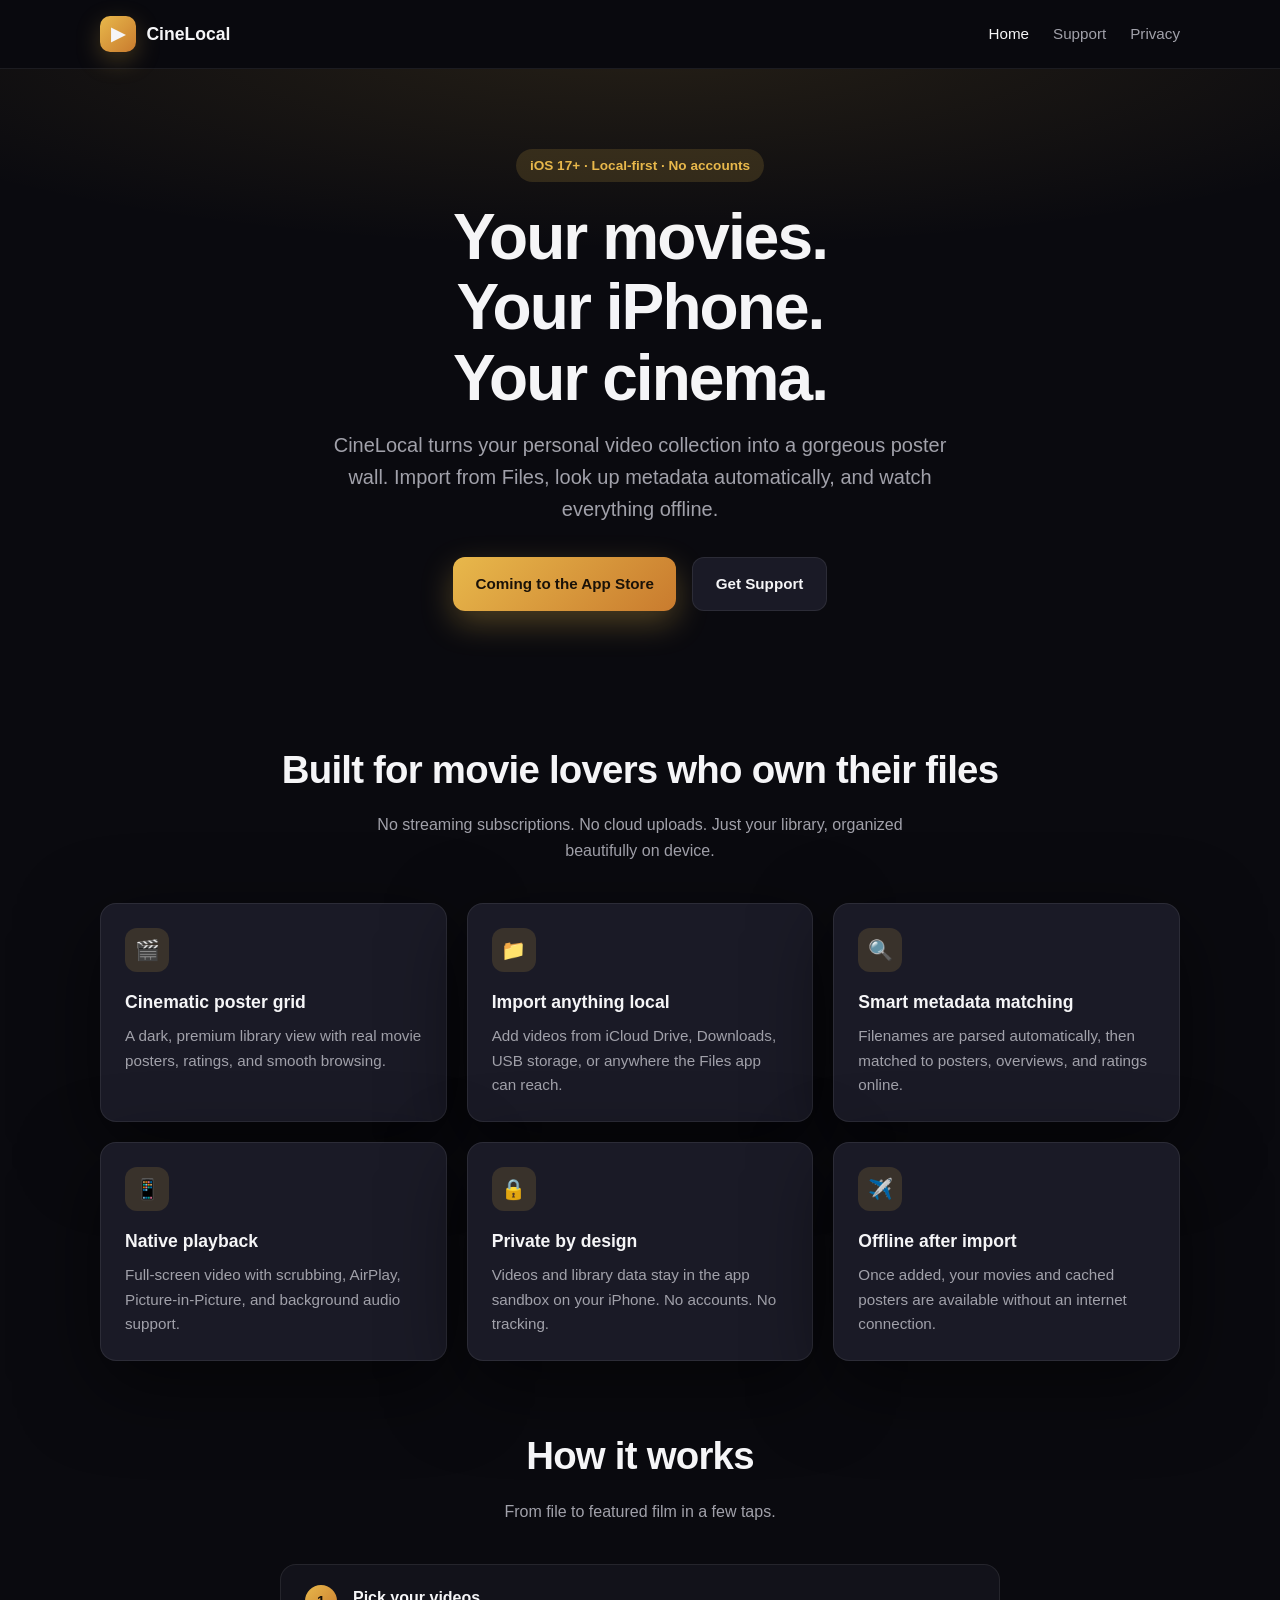
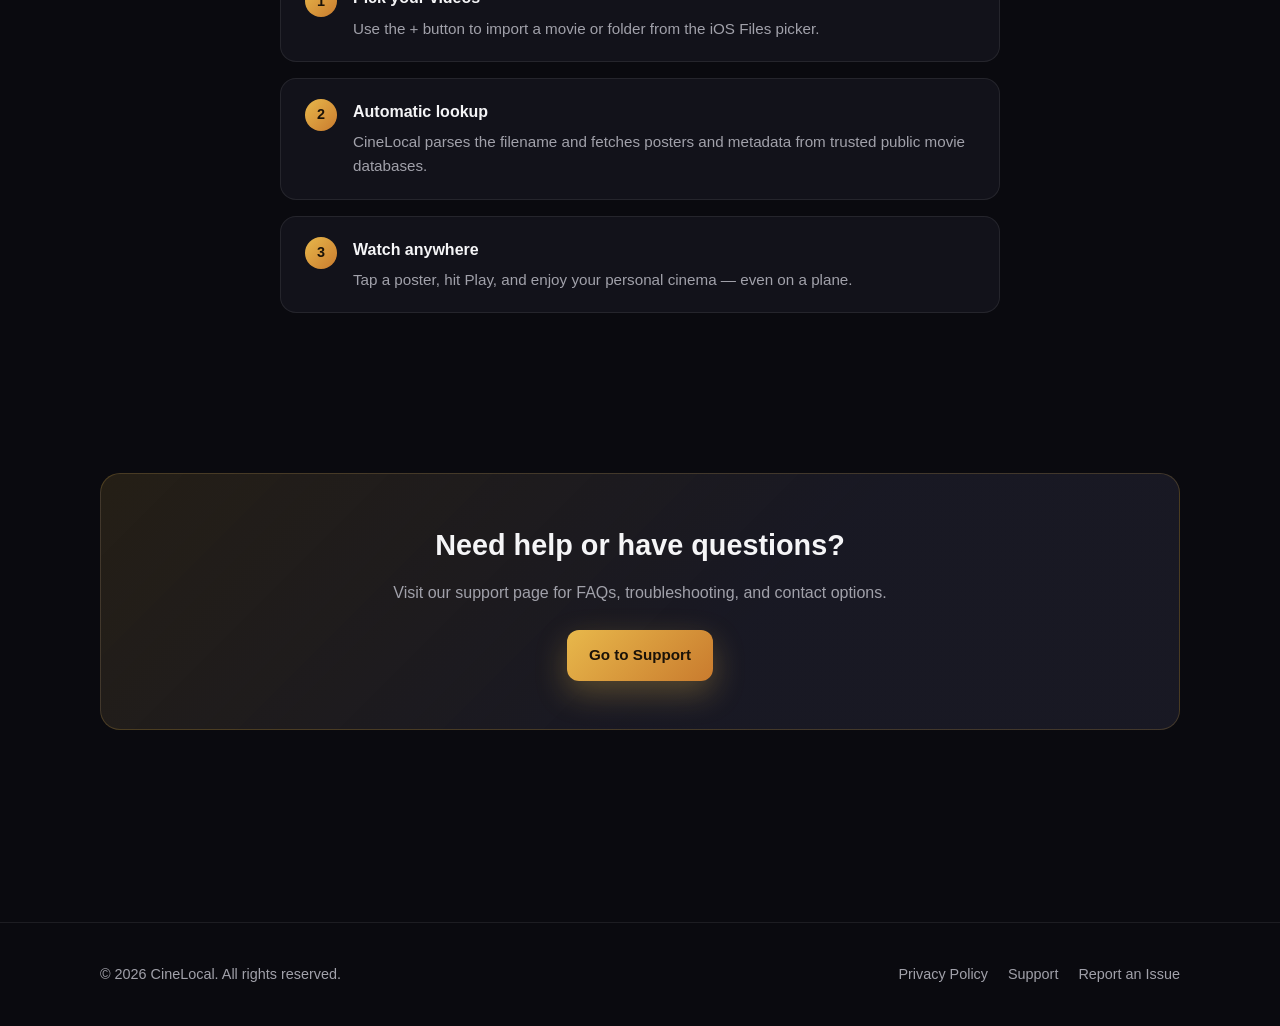
==== index.html @ 79840cae "Initial commit: CineLocal marketing and support site GitHub Pages site with landing page, privacy po" ====
<!DOCTYPE html>
<html lang="en">
<head>
  <meta charset="UTF-8">
  <meta name="viewport" content="width=device-width, initial-scale=1.0">
  <meta name="description" content="CineLocal — your personal movie library, beautifully organized on iPhone. Import local videos, fetch posters and metadata, and watch offline.">
  <title>CineLocal — Your Personal Cinema</title>
  <link rel="stylesheet" href="styles.css">
</head>
<body>
  <header class="site-header">
    <div class="container">
      <a class="logo" href="index.html">
        <span class="logo-icon">▶</span>
        <span>CineLocal</span>
      </a>
      <nav class="nav">
        <a href="index.html" class="active">Home</a>
        <a href="support.html">Support</a>
        <a href="privacy.html">Privacy</a>
      </nav>
    </div>
  </header>

  <main>
    <section class="hero">
      <div class="container">
        <span class="hero-badge">iOS 17+ · Local-first · No accounts</span>
        <h1>Your movies.<br>Your iPhone.<br>Your cinema.</h1>
        <p>
          CineLocal turns your personal video collection into a gorgeous poster wall.
          Import from Files, look up metadata automatically, and watch everything offline.
        </p>
        <div class="hero-actions">
          <a class="btn btn-primary" href="https://apps.apple.com" rel="noopener">Coming to the App Store</a>
          <a class="btn btn-secondary" href="support.html">Get Support</a>
        </div>
      </div>
    </section>

    <section class="section">
      <div class="container">
        <div class="section-title">
          <h2>Built for movie lovers who own their files</h2>
          <p>No streaming subscriptions. No cloud uploads. Just your library, organized beautifully on device.</p>
        </div>
        <div class="features">
          <article class="feature-card">
            <div class="feature-icon">🎬</div>
            <h3>Cinematic poster grid</h3>
            <p>A dark, premium library view with real movie posters, ratings, and smooth browsing.</p>
          </article>
          <article class="feature-card">
            <div class="feature-icon">📁</div>
            <h3>Import anything local</h3>
            <p>Add videos from iCloud Drive, Downloads, USB storage, or anywhere the Files app can reach.</p>
          </article>
          <article class="feature-card">
            <div class="feature-icon">🔍</div>
            <h3>Smart metadata matching</h3>
            <p>Filenames are parsed automatically, then matched to posters, overviews, and ratings online.</p>
          </article>
          <article class="feature-card">
            <div class="feature-icon">📱</div>
            <h3>Native playback</h3>
            <p>Full-screen video with scrubbing, AirPlay, Picture-in-Picture, and background audio support.</p>
          </article>
          <article class="feature-card">
            <div class="feature-icon">🔒</div>
            <h3>Private by design</h3>
            <p>Videos and library data stay in the app sandbox on your iPhone. No accounts. No tracking.</p>
          </article>
          <article class="feature-card">
            <div class="feature-icon">✈️</div>
            <h3>Offline after import</h3>
            <p>Once added, your movies and cached posters are available without an internet connection.</p>
          </article>
        </div>
      </div>
    </section>

    <section class="section" style="padding-top: 0;">
      <div class="container">
        <div class="section-title">
          <h2>How it works</h2>
          <p>From file to featured film in a few taps.</p>
        </div>
        <div class="steps">
          <div class="step">
            <span class="step-num">1</span>
            <div>
              <h3>Pick your videos</h3>
              <p>Use the + button to import a movie or folder from the iOS Files picker.</p>
            </div>
          </div>
          <div class="step">
            <span class="step-num">2</span>
            <div>
              <h3>Automatic lookup</h3>
              <p>CineLocal parses the filename and fetches posters and metadata from trusted public movie databases.</p>
            </div>
          </div>
          <div class="step">
            <span class="step-num">3</span>
            <div>
              <h3>Watch anywhere</h3>
              <p>Tap a poster, hit Play, and enjoy your personal cinema — even on a plane.</p>
            </div>
          </div>
        </div>
      </div>
    </section>

    <section class="section">
      <div class="container">
        <div class="cta-band">
          <h2>Need help or have questions?</h2>
          <p>Visit our support page for FAQs, troubleshooting, and contact options.</p>
          <a class="btn btn-primary" href="support.html">Go to Support</a>
        </div>
      </div>
    </section>
  </main>

  <footer class="site-footer">
    <div class="container">
      <span>© 2026 CineLocal. All rights reserved.</span>
      <div class="footer-links">
        <a href="privacy.html">Privacy Policy</a>
        <a href="support.html">Support</a>
        <a href="https://github.com/highscorejimmy/CineLocal-Support/issues" rel="noopener">Report an Issue</a>
      </div>
    </div>
  </footer>
</body>
</html>
---- styles.css ----
:root {
  --bg: #0a0a0f;
  --bg-elevated: #12121a;
  --bg-card: #1a1a26;
  --text: #f5f5f7;
  --text-muted: #a1a1aa;
  --accent: #e8b84b;
  --accent-soft: rgba(232, 184, 75, 0.15);
  --border: rgba(255, 255, 255, 0.08);
  --gradient: linear-gradient(135deg, #e8b84b 0%, #c97b2e 100%);
  --shadow: 0 24px 80px rgba(0, 0, 0, 0.55);
  --radius: 16px;
  --max-width: 1080px;
  --font: -apple-system, BlinkMacSystemFont, "Segoe UI", Roboto, Helvetica, Arial, sans-serif;
}

*,
*::before,
*::after {
  box-sizing: border-box;
}

html {
  scroll-behavior: smooth;
}

body {
  margin: 0;
  font-family: var(--font);
  background: var(--bg);
  color: var(--text);
  line-height: 1.6;
  -webkit-font-smoothing: antialiased;
}

a {
  color: var(--accent);
  text-decoration: none;
}

a:hover {
  text-decoration: underline;
}

img {
  max-width: 100%;
  display: block;
}

.container {
  width: min(100% - 2rem, var(--max-width));
  margin-inline: auto;
}

.site-header {
  position: sticky;
  top: 0;
  z-index: 100;
  backdrop-filter: blur(16px);
  background: rgba(10, 10, 15, 0.85);
  border-bottom: 1px solid var(--border);
}

.site-header .container {
  display: flex;
  align-items: center;
  justify-content: space-between;
  padding: 1rem 0;
  gap: 1rem;
}

.logo {
  display: flex;
  align-items: center;
  gap: 0.65rem;
  font-weight: 700;
  font-size: 1.1rem;
  color: var(--text);
  text-decoration: none;
}

.logo:hover {
  text-decoration: none;
}

.logo-icon {
  width: 36px;
  height: 36px;
  border-radius: 10px;
  background: var(--gradient);
  display: grid;
  place-items: center;
  font-size: 1.1rem;
  box-shadow: 0 8px 24px rgba(232, 184, 75, 0.25);
}

.nav {
  display: flex;
  align-items: center;
  gap: 1.5rem;
  flex-wrap: wrap;
}

.nav a {
  color: var(--text-muted);
  font-size: 0.95rem;
  text-decoration: none;
}

.nav a:hover,
.nav a.active {
  color: var(--text);
}

.hero {
  padding: 5rem 0 4rem;
  text-align: center;
  position: relative;
  overflow: hidden;
}

.hero::before {
  content: "";
  position: absolute;
  inset: -40% -20% auto;
  height: 70%;
  background: radial-gradient(ellipse at center, rgba(232, 184, 75, 0.12) 0%, transparent 70%);
  pointer-events: none;
}

.hero-badge {
  display: inline-block;
  padding: 0.35rem 0.85rem;
  border-radius: 999px;
  background: var(--accent-soft);
  color: var(--accent);
  font-size: 0.85rem;
  font-weight: 600;
  margin-bottom: 1.25rem;
}

.hero h1 {
  font-size: clamp(2.4rem, 6vw, 4rem);
  line-height: 1.1;
  margin: 0 0 1rem;
  letter-spacing: -0.03em;
}

.hero p {
  font-size: clamp(1.05rem, 2.5vw, 1.25rem);
  color: var(--text-muted);
  max-width: 640px;
  margin: 0 auto 2rem;
}

.hero-actions {
  display: flex;
  gap: 1rem;
  justify-content: center;
  flex-wrap: wrap;
}

.btn {
  display: inline-flex;
  align-items: center;
  gap: 0.5rem;
  padding: 0.85rem 1.4rem;
  border-radius: 12px;
  font-weight: 600;
  font-size: 0.95rem;
  text-decoration: none;
  transition: transform 0.15s ease, box-shadow 0.15s ease;
}

.btn:hover {
  text-decoration: none;
  transform: translateY(-1px);
}

.btn-primary {
  background: var(--gradient);
  color: #1a1208;
  box-shadow: 0 12px 32px rgba(232, 184, 75, 0.3);
}

.btn-secondary {
  background: var(--bg-card);
  color: var(--text);
  border: 1px solid var(--border);
}

.section {
  padding: 4rem 0;
}

.section-title {
  text-align: center;
  margin-bottom: 2.5rem;
}

.section-title h2 {
  font-size: clamp(1.8rem, 4vw, 2.4rem);
  margin: 0 0 0.75rem;
  letter-spacing: -0.02em;
}

.section-title p {
  color: var(--text-muted);
  margin: 0;
  max-width: 560px;
  margin-inline: auto;
}

.features {
  display: grid;
  grid-template-columns: repeat(auto-fit, minmax(260px, 1fr));
  gap: 1.25rem;
}

.feature-card {
  background: var(--bg-card);
  border: 1px solid var(--border);
  border-radius: var(--radius);
  padding: 1.5rem;
  box-shadow: var(--shadow);
}

.feature-icon {
  width: 44px;
  height: 44px;
  border-radius: 12px;
  background: var(--accent-soft);
  display: grid;
  place-items: center;
  font-size: 1.25rem;
  margin-bottom: 1rem;
}

.feature-card h3 {
  margin: 0 0 0.5rem;
  font-size: 1.1rem;
}

.feature-card p {
  margin: 0;
  color: var(--text-muted);
  font-size: 0.95rem;
}

.steps {
  display: grid;
  gap: 1rem;
  max-width: 720px;
  margin-inline: auto;
}

.step {
  display: flex;
  gap: 1rem;
  align-items: flex-start;
  background: var(--bg-elevated);
  border: 1px solid var(--border);
  border-radius: var(--radius);
  padding: 1.25rem 1.5rem;
}

.step-num {
  flex-shrink: 0;
  width: 32px;
  height: 32px;
  border-radius: 50%;
  background: var(--gradient);
  color: #1a1208;
  font-weight: 700;
  display: grid;
  place-items: center;
  font-size: 0.9rem;
}

.step h3 {
  margin: 0 0 0.35rem;
  font-size: 1rem;
}

.step p {
  margin: 0;
  color: var(--text-muted);
  font-size: 0.95rem;
}

.cta-band {
  margin: 2rem 0 4rem;
  padding: 3rem 2rem;
  border-radius: calc(var(--radius) + 4px);
  background: linear-gradient(135deg, rgba(232, 184, 75, 0.12) 0%, rgba(26, 26, 38, 0.9) 60%);
  border: 1px solid rgba(232, 184, 75, 0.2);
  text-align: center;
}

.cta-band h2 {
  margin: 0 0 0.75rem;
  font-size: 1.8rem;
}

.cta-band p {
  margin: 0 0 1.5rem;
  color: var(--text-muted);
}

.page-header {
  padding: 3.5rem 0 2rem;
  border-bottom: 1px solid var(--border);
  margin-bottom: 2.5rem;
}

.page-header h1 {
  margin: 0 0 0.75rem;
  font-size: clamp(2rem, 4vw, 2.8rem);
  letter-spacing: -0.02em;
}

.page-header p {
  margin: 0;
  color: var(--text-muted);
  max-width: 640px;
}

.prose {
  max-width: 720px;
  margin-inline: auto;
}

.prose h2 {
  margin: 2.5rem 0 0.75rem;
  font-size: 1.35rem;
}

.prose h3 {
  margin: 1.75rem 0 0.5rem;
  font-size: 1.1rem;
}

.prose p,
.prose li {
  color: var(--text-muted);
}

.prose ul,
.prose ol {
  padding-left: 1.25rem;
}

.prose li + li {
  margin-top: 0.35rem;
}

.prose strong {
  color: var(--text);
}

.faq-list {
  display: grid;
  gap: 1rem;
  max-width: 720px;
  margin-inline: auto;
}

.faq-item {
  background: var(--bg-card);
  border: 1px solid var(--border);
  border-radius: var(--radius);
  padding: 1.25rem 1.5rem;
}

.faq-item h3 {
  margin: 0 0 0.5rem;
  font-size: 1.05rem;
}

.faq-item p {
  margin: 0;
  color: var(--text-muted);
  font-size: 0.95rem;
}

.contact-card {
  margin-top: 2.5rem;
  padding: 1.5rem;
  border-radius: var(--radius);
  background: var(--bg-elevated);
  border: 1px solid var(--border);
  text-align: center;
}

.contact-card p {
  margin: 0;
  color: var(--text-muted);
}

.site-footer {
  margin-top: 4rem;
  padding: 2.5rem 0;
  border-top: 1px solid var(--border);
  color: var(--text-muted);
  font-size: 0.9rem;
}

.site-footer .container {
  display: flex;
  flex-wrap: wrap;
  gap: 1rem;
  justify-content: space-between;
  align-items: center;
}

.footer-links {
  display: flex;
  gap: 1.25rem;
  flex-wrap: wrap;
}

.footer-links a {
  color: var(--text-muted);
}

.footer-links a:hover {
  color: var(--text);
}

@media (max-width: 640px) {
  .site-header .container {
    flex-direction: column;
    align-items: flex-start;
  }

  .nav {
    gap: 1rem;
  }

  .hero {
    padding-top: 3rem;
  }
}
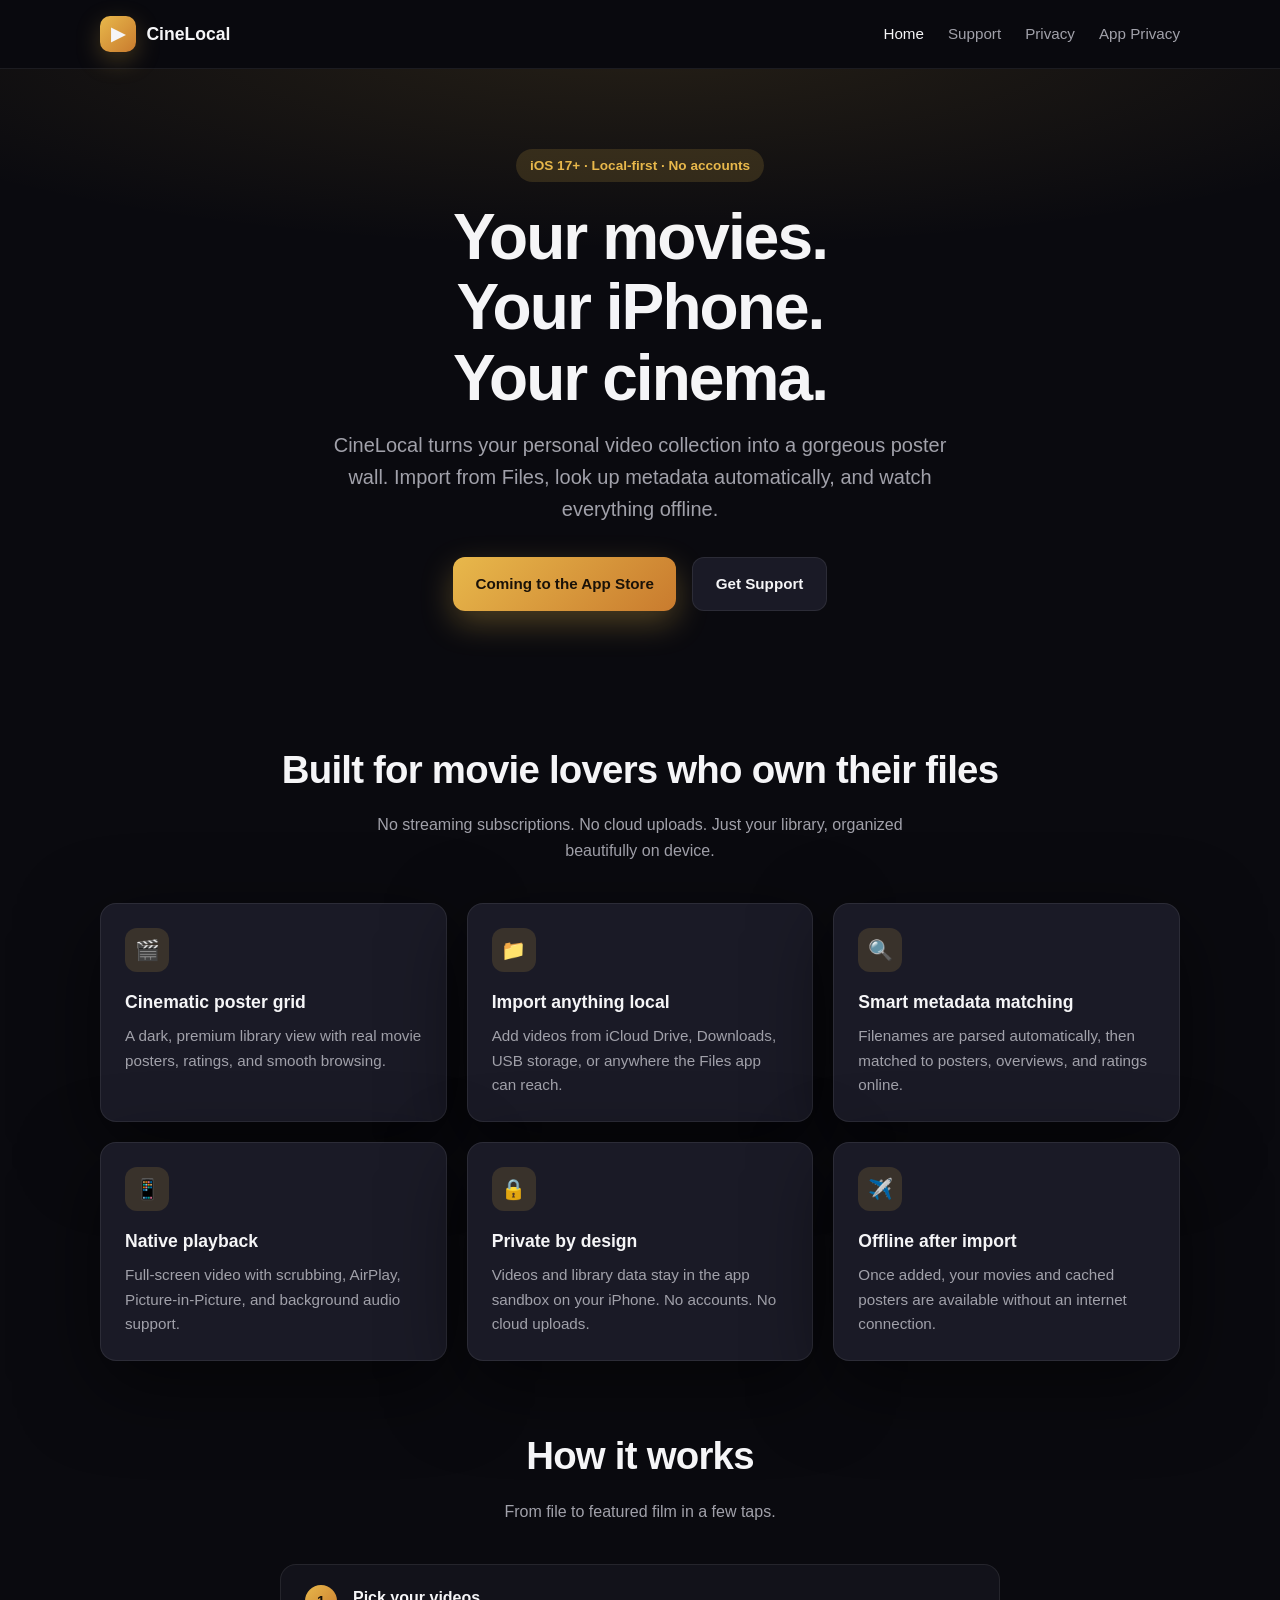
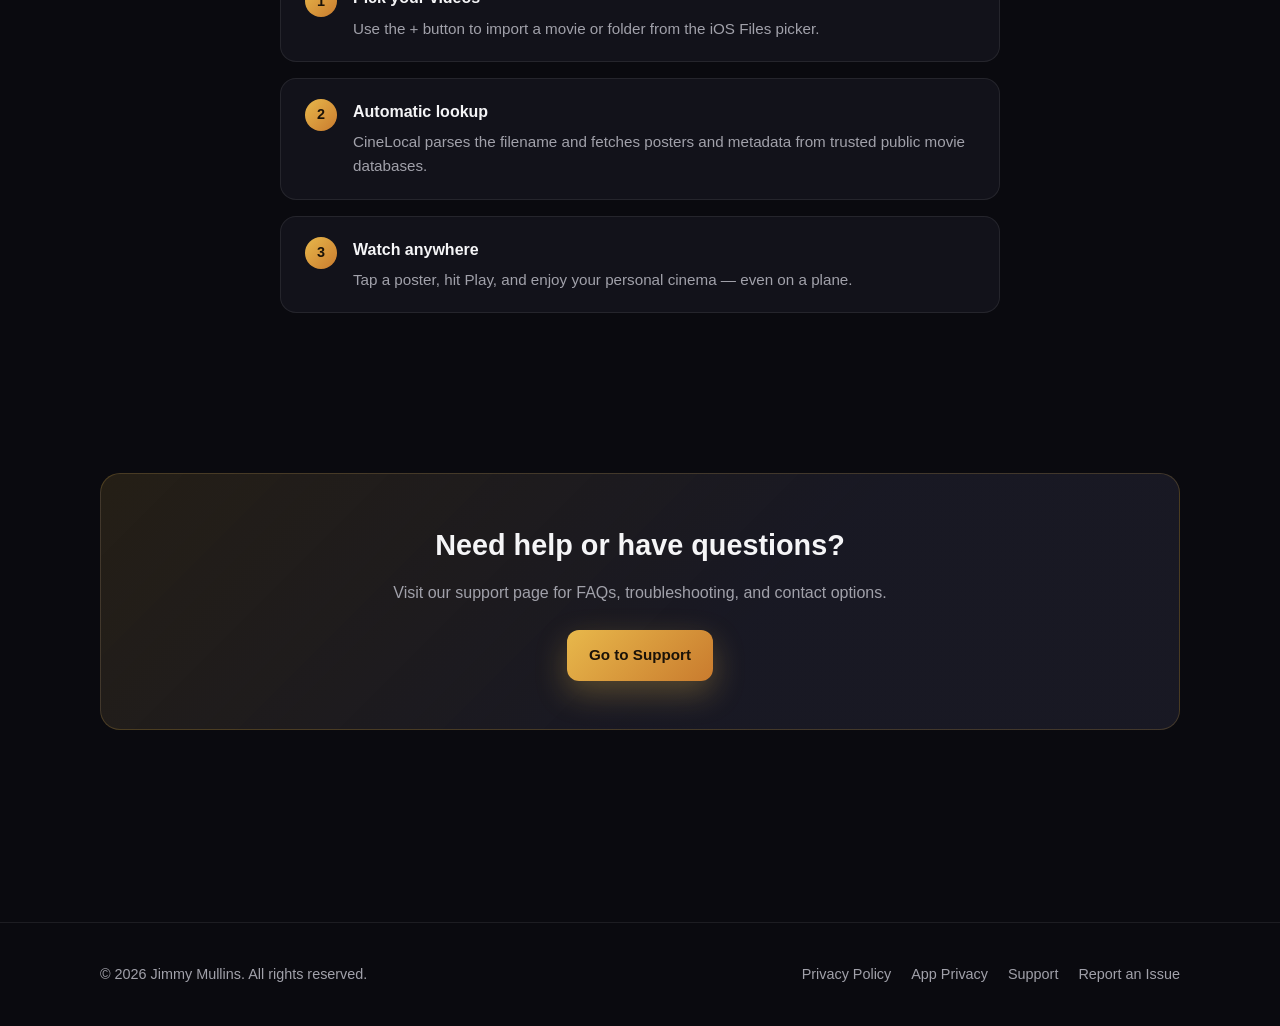
==== commit 8bc9ebbf: "Add App Privacy guide for ATT/AdMob App Store review compliance Documents how to resolve NSUserTrack" ====
--- a/index.html
+++ b/index.html
@@ -18,6 +18,7 @@
         <a href="index.html" class="active">Home</a>
         <a href="support.html">Support</a>
         <a href="privacy.html">Privacy</a>
+        <a href="app-privacy.html">App Privacy</a>
       </nav>
     </div>
   </header>
@@ -68,7 +69,7 @@
           <article class="feature-card">
             <div class="feature-icon">🔒</div>
             <h3>Private by design</h3>
-            <p>Videos and library data stay in the app sandbox on your iPhone. No accounts. No tracking.</p>
+            <p>Videos and library data stay in the app sandbox on your iPhone. No accounts. No cloud uploads.</p>
           </article>
           <article class="feature-card">
             <div class="feature-icon">✈️</div>
@@ -124,9 +125,10 @@
 
   <footer class="site-footer">
     <div class="container">
-      <span>© 2026 CineLocal. All rights reserved.</span>
+      <span>© 2026 Jimmy Mullins. All rights reserved.</span>
       <div class="footer-links">
         <a href="privacy.html">Privacy Policy</a>
+        <a href="app-privacy.html">App Privacy</a>
         <a href="support.html">Support</a>
         <a href="https://github.com/highscorejimmy/CineLocal-Support/issues" rel="noopener">Report an Issue</a>
       </div>
--- a/styles.css
+++ b/styles.css
@@ -358,6 +358,61 @@
   color: var(--text);
 }
 
+.prose code {
+  font-family: ui-monospace, SFMono-Regular, Menlo, Monaco, Consolas, monospace;
+  font-size: 0.9em;
+  background: var(--bg-elevated);
+  border: 1px solid var(--border);
+  border-radius: 6px;
+  padding: 0.1rem 0.35rem;
+}
+
+.prose blockquote {
+  margin: 1rem 0;
+  padding: 1rem 1.25rem;
+  border-left: 3px solid var(--accent);
+  background: var(--accent-soft);
+  border-radius: 0 var(--radius) var(--radius) 0;
+  color: var(--text-muted);
+}
+
+.callout {
+  margin: 1.5rem 0 2rem;
+  padding: 1.25rem 1.5rem;
+  border-radius: var(--radius);
+  background: var(--bg-card);
+  border: 1px solid var(--border);
+}
+
+.callout h2 {
+  margin-top: 0;
+  font-size: 1.1rem;
+}
+
+.privacy-table {
+  width: 100%;
+  border-collapse: collapse;
+  margin: 1rem 0 1.5rem;
+  font-size: 0.92rem;
+}
+
+.privacy-table th,
+.privacy-table td {
+  border: 1px solid var(--border);
+  padding: 0.65rem 0.75rem;
+  text-align: left;
+  vertical-align: top;
+}
+
+.privacy-table th {
+  background: var(--bg-elevated);
+  color: var(--text);
+}
+
+.privacy-table td {
+  color: var(--text-muted);
+}
+
 .faq-list {
   display: grid;
   gap: 1rem;
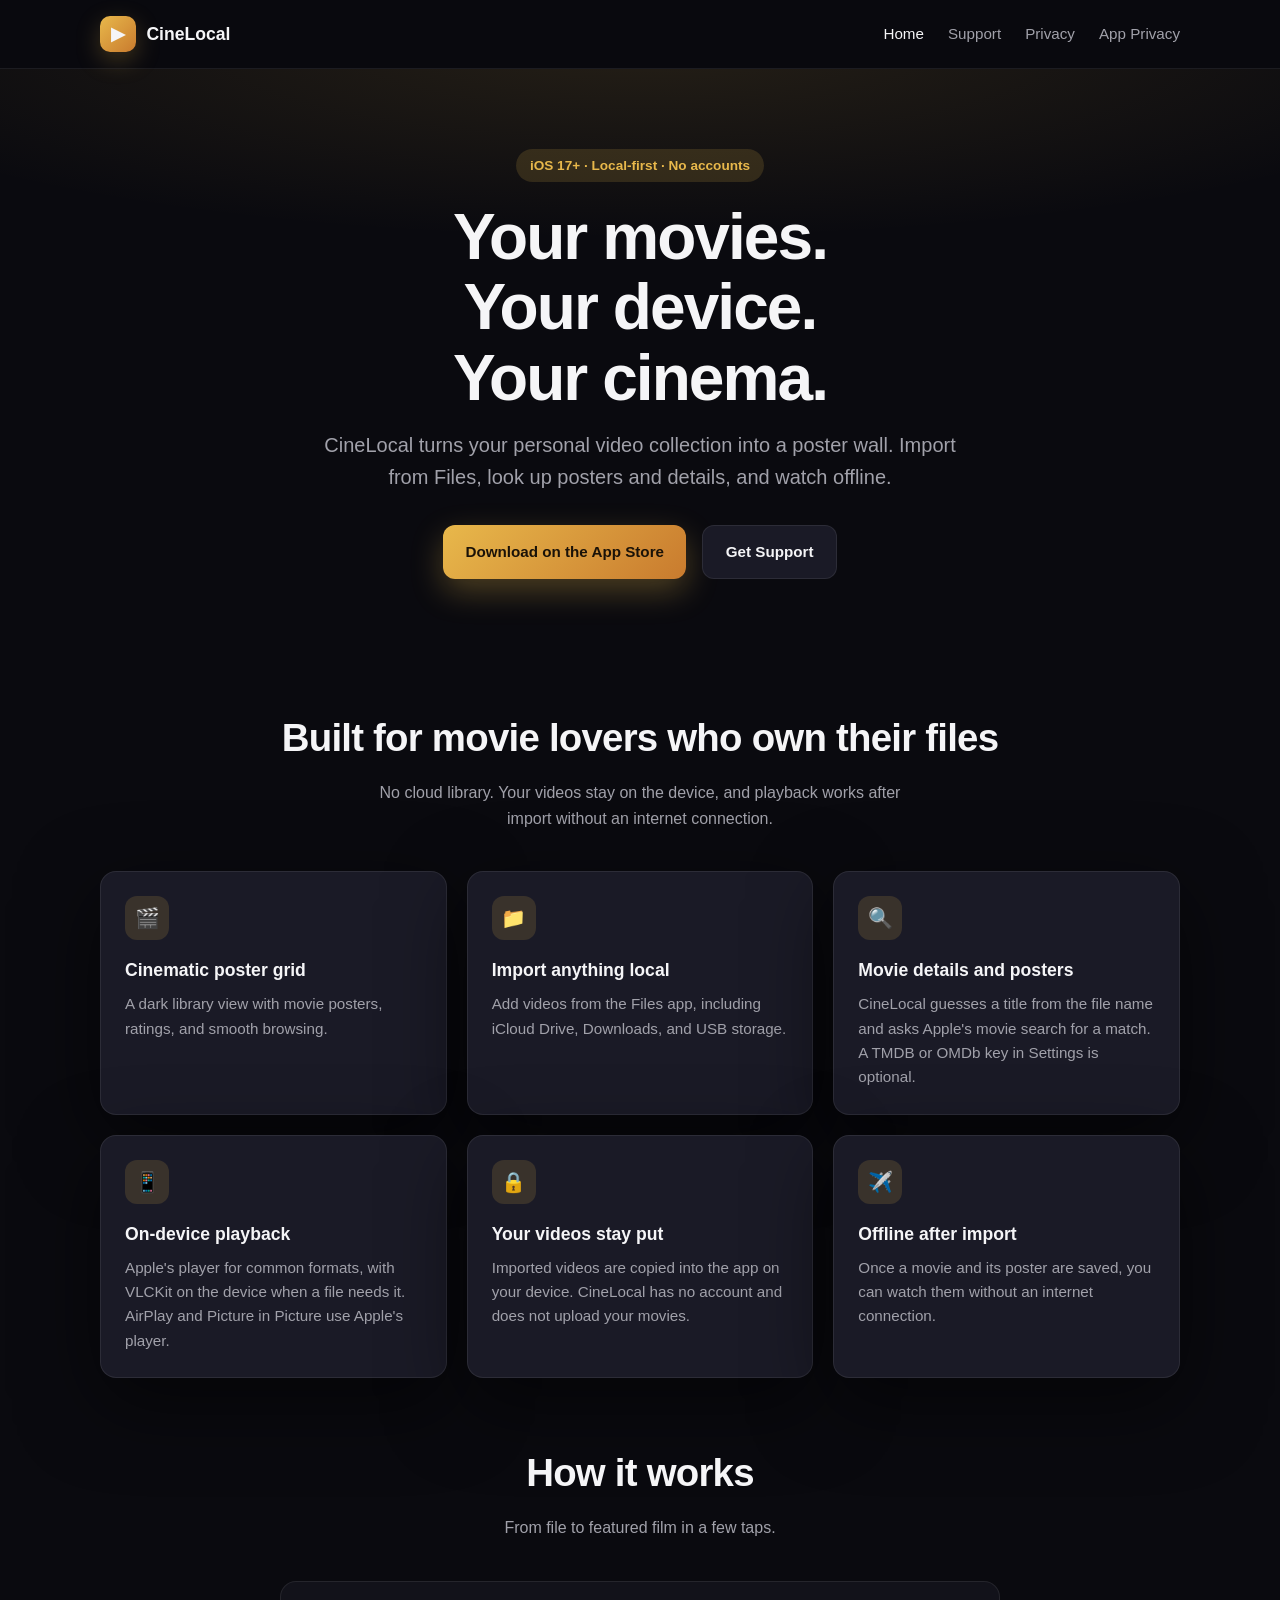
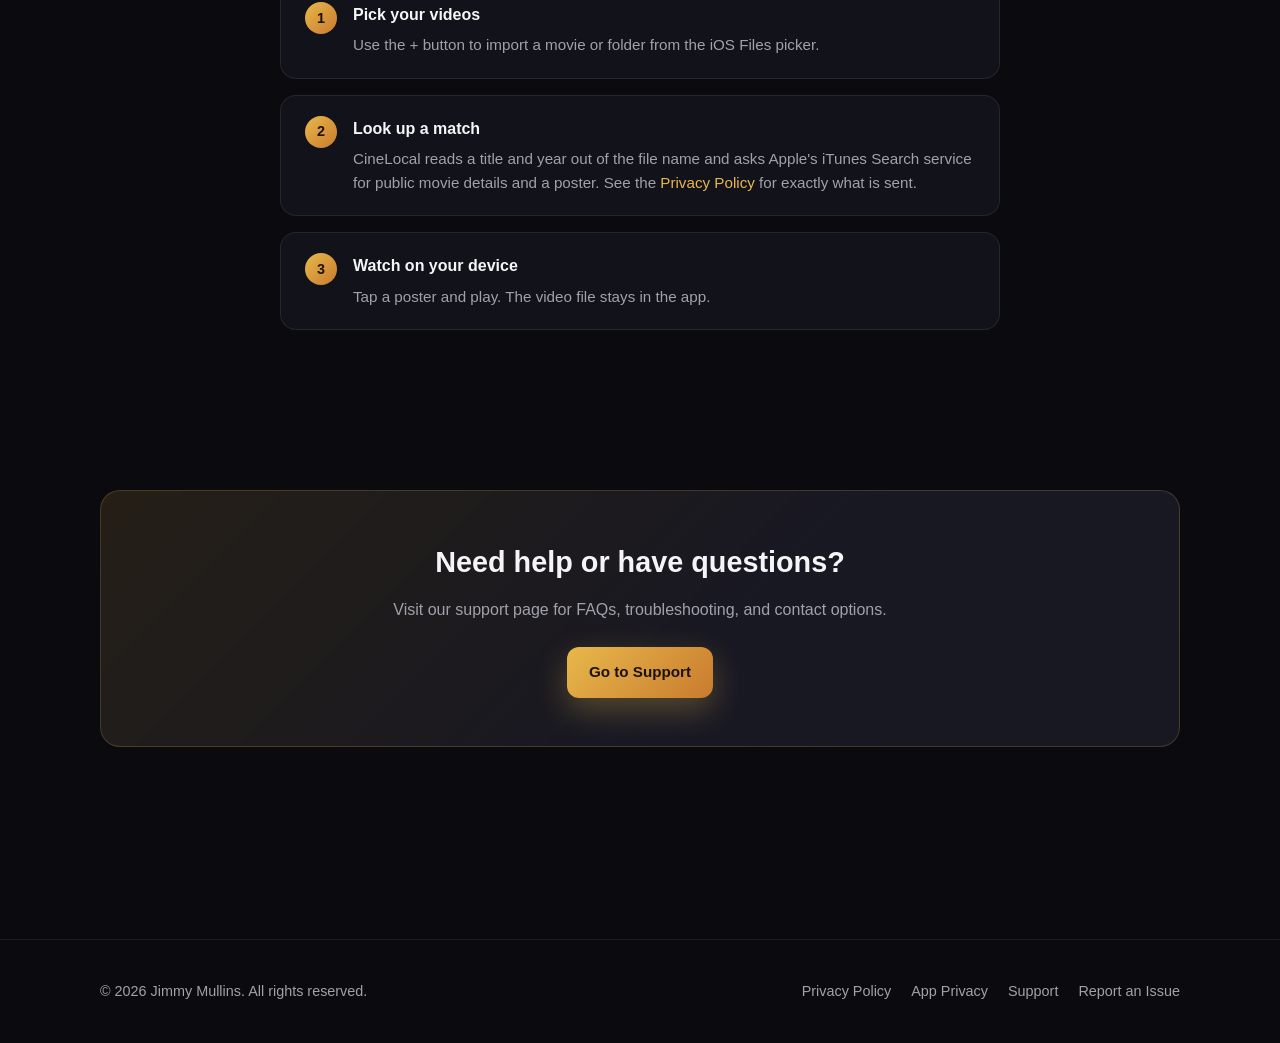
==== commit 3ad48b69: "Align the support site with CineLocal 2.8. Describe the movie lookups, local-network features, and p" ====
--- a/index.html
+++ b/index.html
@@ -3,7 +3,7 @@
 <head>
   <meta charset="UTF-8">
   <meta name="viewport" content="width=device-width, initial-scale=1.0">
-  <meta name="description" content="CineLocal — your personal movie library, beautifully organized on iPhone. Import local videos, fetch posters and metadata, and watch offline.">
+  <meta name="description" content="CineLocal — your personal movie library on iPhone and iPad. Import local videos, look up posters and details, and watch offline.">
   <title>CineLocal — Your Personal Cinema</title>
   <link rel="stylesheet" href="styles.css">
 </head>
@@ -27,13 +27,13 @@
     <section class="hero">
       <div class="container">
         <span class="hero-badge">iOS 17+ · Local-first · No accounts</span>
-        <h1>Your movies.<br>Your iPhone.<br>Your cinema.</h1>
+        <h1>Your movies.<br>Your device.<br>Your cinema.</h1>
         <p>
-          CineLocal turns your personal video collection into a gorgeous poster wall.
-          Import from Files, look up metadata automatically, and watch everything offline.
+          CineLocal turns your personal video collection into a poster wall.
+          Import from Files, look up posters and details, and watch offline.
         </p>
         <div class="hero-actions">
-          <a class="btn btn-primary" href="https://apps.apple.com" rel="noopener">Coming to the App Store</a>
+          <a class="btn btn-primary" href="https://apps.apple.com/us/app/cinelocal-movie-library/id6785275948" rel="noopener">Download on the App Store</a>
           <a class="btn btn-secondary" href="support.html">Get Support</a>
         </div>
       </div>
@@ -43,38 +43,38 @@
       <div class="container">
         <div class="section-title">
           <h2>Built for movie lovers who own their files</h2>
-          <p>No streaming subscriptions. No cloud uploads. Just your library, organized beautifully on device.</p>
+          <p>No cloud library. Your videos stay on the device, and playback works after import without an internet connection.</p>
         </div>
         <div class="features">
           <article class="feature-card">
             <div class="feature-icon">🎬</div>
             <h3>Cinematic poster grid</h3>
-            <p>A dark, premium library view with real movie posters, ratings, and smooth browsing.</p>
+            <p>A dark library view with movie posters, ratings, and smooth browsing.</p>
           </article>
           <article class="feature-card">
             <div class="feature-icon">📁</div>
             <h3>Import anything local</h3>
-            <p>Add videos from iCloud Drive, Downloads, USB storage, or anywhere the Files app can reach.</p>
+            <p>Add videos from the Files app, including iCloud Drive, Downloads, and USB storage.</p>
           </article>
           <article class="feature-card">
             <div class="feature-icon">🔍</div>
-            <h3>Smart metadata matching</h3>
-            <p>Filenames are parsed automatically, then matched to posters, overviews, and ratings online.</p>
+            <h3>Movie details and posters</h3>
+            <p>CineLocal guesses a title from the file name and asks Apple's movie search for a match. A TMDB or OMDb key in Settings is optional.</p>
           </article>
           <article class="feature-card">
             <div class="feature-icon">📱</div>
-            <h3>Native playback</h3>
-            <p>Full-screen video with scrubbing, AirPlay, Picture-in-Picture, and background audio support.</p>
+            <h3>On-device playback</h3>
+            <p>Apple's player for common formats, with VLCKit on the device when a file needs it. AirPlay and Picture in Picture use Apple's player.</p>
           </article>
           <article class="feature-card">
             <div class="feature-icon">🔒</div>
-            <h3>Private by design</h3>
-            <p>Videos and library data stay in the app sandbox on your iPhone. No accounts. No cloud uploads.</p>
+            <h3>Your videos stay put</h3>
+            <p>Imported videos are copied into the app on your device. CineLocal has no account and does not upload your movies.</p>
           </article>
           <article class="feature-card">
             <div class="feature-icon">✈️</div>
             <h3>Offline after import</h3>
-            <p>Once added, your movies and cached posters are available without an internet connection.</p>
+            <p>Once a movie and its poster are saved, you can watch them without an internet connection.</p>
           </article>
         </div>
       </div>
@@ -97,15 +97,15 @@
           <div class="step">
             <span class="step-num">2</span>
             <div>
-              <h3>Automatic lookup</h3>
-              <p>CineLocal parses the filename and fetches posters and metadata from trusted public movie databases.</p>
+              <h3>Look up a match</h3>
+              <p>CineLocal reads a title and year out of the file name and asks Apple's iTunes Search service for public movie details and a poster. See the <a href="privacy.html">Privacy Policy</a> for exactly what is sent.</p>
             </div>
           </div>
           <div class="step">
             <span class="step-num">3</span>
             <div>
-              <h3>Watch anywhere</h3>
-              <p>Tap a poster, hit Play, and enjoy your personal cinema — even on a plane.</p>
+              <h3>Watch on your device</h3>
+              <p>Tap a poster and play. The video file stays in the app.</p>
             </div>
           </div>
         </div>
@@ -135,4 +135,4 @@
     </div>
   </footer>
 </body>
-</html>+</html>
